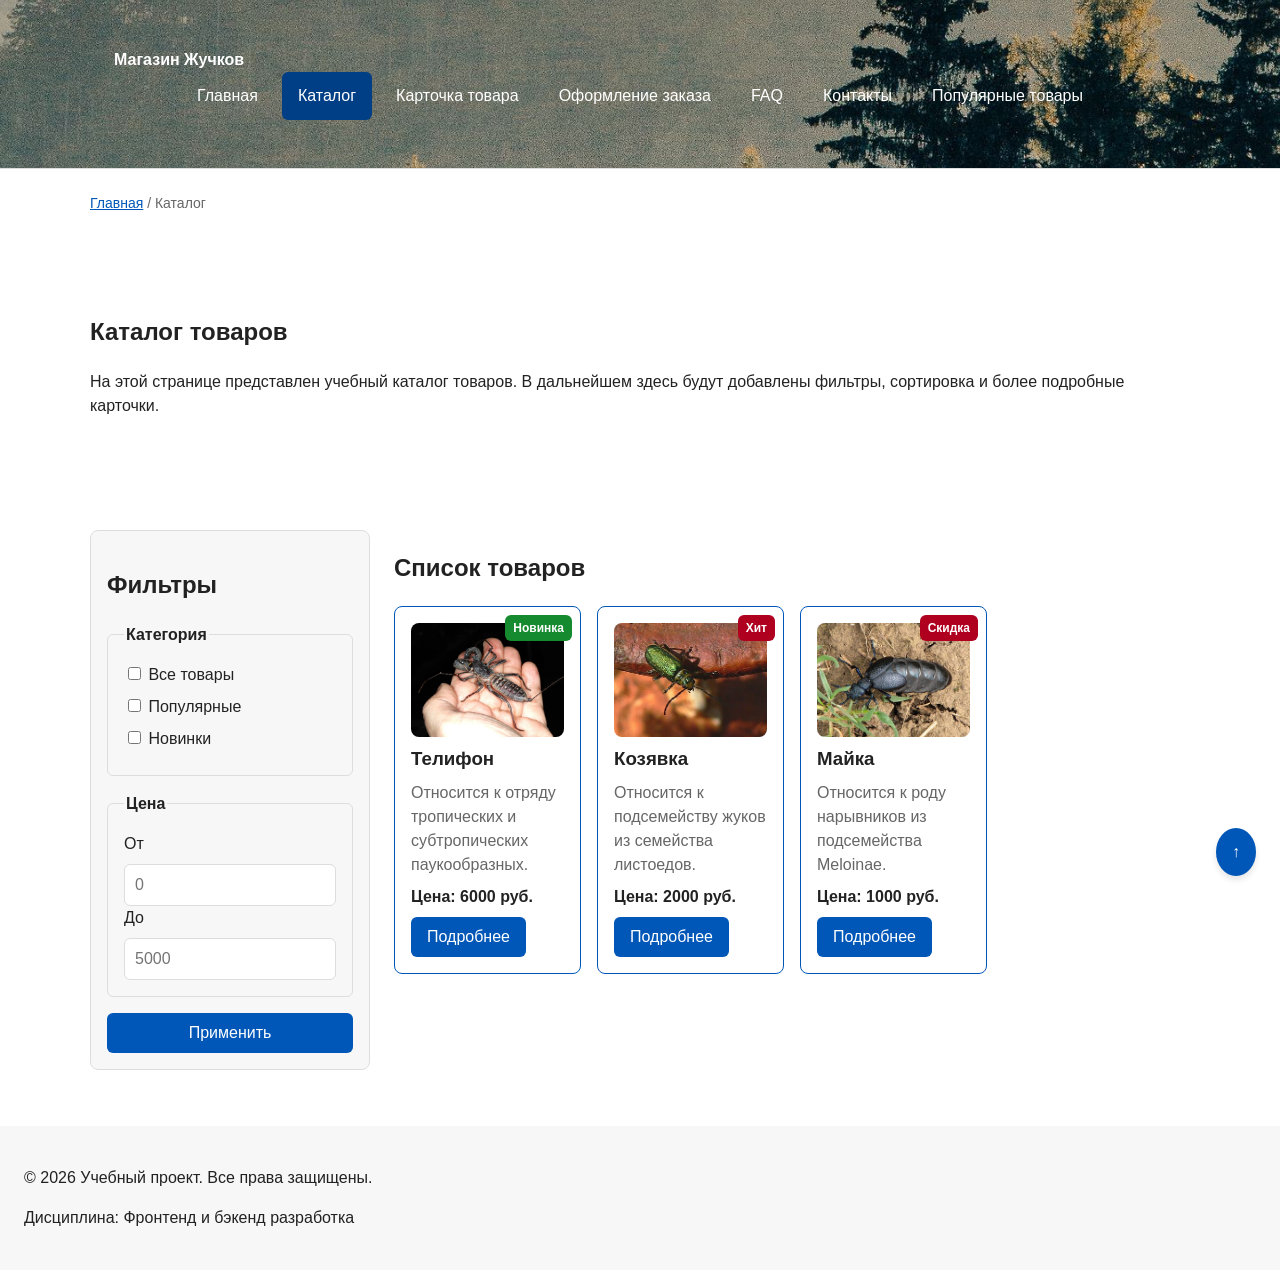
==== catalog.html @ 254568b8 "feat: add responsive layout styles" ====
<!DOCTYPE html>
<html lang="ru">
<head>
  <meta charset="UTF-8">
  <meta name="viewport" content="width=device-width, initial-scale=1.0">
  <meta name="description" content="Каталог товаров учебного интернет-магазина.">
  <title>Каталог товаров — Магазин Жучков</title>
  <link rel="stylesheet" href="css/style.css">
  <link rel="stylesheet" href="css/responsive.css">
  <script src="js/main.js" defer></script>
</head>
<body>
<header class="site-header">
  <div class="site-header__inner">
    <a class="site-header__logo" href="index.html">Магазин Жучков</a>
    <nav class="site-nav" aria-label="Основная навигация">
      <ul class="site-nav__list">
        <li class="site-nav__item">
          <a class="site-nav__link" href="index.html">Главная</a>
        </li>
        <li class="site-nav__item">
          <a class="site-nav__link site-nav__link--active" href="catalog.html" aria-current="page">Каталог</a>
        </li>
        <li class="site-nav__item">
          <a class="site-nav__link" href="product.html">Карточка товара</a>
        </li>
        <li class="site-nav__item">
          <a class="site-nav__link" href="order.html">Оформление заказа</a>
        </li>
        <li class="site-nav__item">
          <a class="site-nav__link" href="faq.html">FAQ</a>
        </li>
        <li class="site-nav__item">
          <a class="site-nav__link" href="contacts.html">Контакты</a>
        </li>
        <li class="site-nav__item">
          <a class="site-nav__link" href="index.html#popular">Популярные товары</a>
        </li>
      </ul>
    </nav>
  </div>
</header>

<main>
  <nav class="breadcrumbs" aria-label="Хлебные крошки">
    <a class="breadcrumbs__link" href="index.html">Главная</a>
    <span class="breadcrumbs__current">Каталог</span>
  </nav>

  <section class="section">
    <h1>Каталог товаров</h1>
    <p>
      На этой странице представлен учебный каталог товаров.
      В дальнейшем здесь будут добавлены фильтры, сортировка и более
      подробные карточки.
    </p>
  </section>

  <section class="catalog-layout">
    <aside class="catalog-filters">
      <h2>Фильтры</h2>

      <form class="filters-form" action="#" method="get">
        <fieldset>
          <legend>Категория</legend>

          <label>
            <input type="checkbox" name="category" value="all">
            Все товары
          </label>

          <label>
            <input type="checkbox" name="category" value="popular">
            Популярные
          </label>

          <label>
            <input type="checkbox" name="category" value="new">
            Новинки
          </label>
        </fieldset>

        <fieldset>
          <legend>Цена</legend>

          <label for="price-from">От</label>
          <input id="price-from" name="price-from" type="number" min="0" placeholder="0">

          <label for="price-to">До</label>
          <input id="price-to" name="price-to" type="number" min="0" placeholder="5000">
        </fieldset>

        <button class="button button--primary" type="submit">Применить</button>
      </form>
    </aside>

    <section class="catalog-products">
      <h2>Список товаров</h2>

      <div class="products-grid">
  <article class="product-card product-card--featured">
    <span class="product-card__badge product-card__badge--new">Новинка</span>
    <img
      class="product-card__image"
      src="images/telifon.webp"
      alt="Телифон"
      width="300"
      height="200"
      loading="lazy"
    >
    <h3 class="product-card__title">Телифон</h3>
    <p class="product-card__description">Относится к отряду тропических и субтропических паукообразных.</p>
    <p class="product-card__price">Цена: 6000 руб.</p>
    <a class="button button--primary product-card__button" href="product.html">Подробнее</a>
  </article>

  <article class="product-card product-card--featured">
    <span class="product-card__badge">Хит</span>
    <img
      class="product-card__image"
      src="images/kozyavka.webp"
      alt="Козявка"
      width="300"
      height="200"
      loading="lazy"
    >
    <h3 class="product-card__title">Козявка</h3>
    <p class="product-card__description">Относится к подсемейству жуков из семейства листоедов.</p>
    <p class="product-card__price">Цена: 2000 руб.</p>
    <a class="button button--primary product-card__button" href="product.html">Подробнее</a>
  </article>

  <article class="product-card product-card--featured">
    <span class="product-card__badge">Скидка</span>
    <img
      class="product-card__image"
      src="images/maika.webp"
      alt="Майка"
      width="300"
      height="200"
      loading="lazy"
    >
    <h3 class="product-card__title">Майка</h3>
    <p class="product-card__description">Относится к роду нарывников из подсемейства Meloinae.</p>
    <p class="product-card__price">Цена: 1000 руб.</p>
    <a class="button button--primary product-card__button" href="product.html">Подробнее</a>
  </article>
</div>
    </section>
  </section>
</main>

<footer class="site-footer">
  <p>&copy; 2026 Учебный проект. Все права защищены.</p>
  <p>Дисциплина: Фронтенд и бэкенд разработка</p>
</footer>
<a href="#" class="button-up" aria-label="Вернуться наверх">↑</a>
</body>
</html>
---- css/style.css ----
/* 
  Универсальное правило для всех элементов.
  border-box делает расчёт размеров более понятным:
  width включает content, padding и border.
*/

/* ===============================
   1. Переменные проекта
   =============================== */

:root {
  /* Основные цвета проекта */
  --color-bg: #ffffff;
  --color-text: #222222;
  --color-muted: #666666;
  --color-primary: #0057b8;
  --color-primary-dark: #003f86;
  --color-border: #dddddd;
  --color-surface: #f7f7f7;
  --color-surface-accent: #eef5ff;
  --color-danger: #b00020;
  --color-success: #168a2f;
  --color-success-bg: #eefaf0;
  --color-white: #ffffff;

  /* Отступы */
  --space-xs: 4px;
  --space-sm: 8px;
  --space-md: 16px;
  --space-lg: 24px;
  --space-xl: 32px;

  /* Скругления */
  --radius-sm: 6px;
  --radius-md: 8px;
  --radius-lg: 12px;

  /* Размеры */
  --container-width: 1100px;
}

/* ===============================
   2. Базовые стили
   =============================== */

* {
  box-sizing: border-box;
}

body {
  margin: 0;
  font-family: Arial, sans-serif;
  line-height: 1.5;
  color: var(--color-text);
  display: flex;
  flex-direction: column;
  min-height: 100vh;
  background-color: var(--color-bg);
}

/*
  Задаём внутренние отступы для основных областей страницы.
  Это делает содержимое визуально отделённым от краёв окна браузера.
*/
header,
main,
footer {
  padding: var(--space-lg);
  flex: 1;
}

/*
  Оформляем шапку страницы.
  Пока используется простой светло-серый фон.
*/
header {
  background-color: var(--color-surface);
  background-image: url('../images/bg.webp');
  background-size: cover;
  background-position: center;
  background-repeat: no-repeat;
}

/*
  Оформляем подвал страницы тем же фоном,
  чтобы визуально отделить его от основного содержимого.
*/
footer {
  background-color: var(--color-surface);
}

/* ===============================
   3. Общие элементы интерфейса
   =============================== */

a {
  color: var(--color-primary);
}

a:hover {
  color: var(--color-primary-dark);
}

a:focus-visible {
  outline: 2px solid var(--color-primary);
  outline-offset: 3px;
}

/*
  Ограничиваем ширину содержимого шапки,
  чтобы оно не растягивалось слишком сильно на широких экранах.
*/
.site-header {
  background-color: var(--color-surface);
}

.site-header__inner {
  max-width: var(--container-width);
  margin: 0 auto;
  padding: var(--space-lg);
}

.site-header__logo {
  font-weight: 700;
  color: var(--color-white);
  text-decoration: none;
}

.site-header__logo:hover,
.site-header__logo:focus-visible {
  color: var(--color-white);
}

.site-nav__list {
  display: flex;
  flex-wrap: wrap;
  justify-content: center;
  align-items: center;
  gap: var(--space-md);
  padding: 0;
  margin: var(--space-md) 0 0;
  list-style: none;
}

.site-nav__link {
  display: inline-block;
  padding: var(--space-sm) var(--space-md);
  color: var(--color-white);
  text-decoration: none;
  border-radius: var(--radius-sm);
}

.site-nav__link:hover {
  color: var(--color-white);
  background-color: var(--color-primary-dark);
}

.site-nav__link:focus-visible {
  outline: 2px solid var(--color-primary);
  outline-offset: 3px;
}

.site-nav__link--active {
  color: var(--color-white);
  background-color: var(--color-primary-dark);
}


/*
  Оформляем текстовый логотип.
*/
.site-logo {
  font-weight: bold;
  text-decoration: none;
  color: #222222;
}


/*
  Hero-блок — первый крупный блок страницы.
  Он визуально отделяется от остальных разделов фоном и отступами.
*/
/* ===============================
   4. Компоненты страницы
   =============================== */

.hero {
  max-width: var(--container-width);
  margin: 0 auto var(--space-xl);
  padding: var(--space-xl) var(--space-lg);
  background-color: var(--color-surface-accent);
  border-radius: var(--radius-lg);
}

.section {
  max-width: var(--container-width);
  margin: 0 auto var(--space-xl);
}

.section h2 {
  margin-top: 0;
}

/*
  Карточка товара — самостоятельный блок.
  На следующих занятиях карточки будут доработаны и выстроены в сетку.
*/
.product-card {
  display: flex;
  flex-direction: column;
  gap: var(--space-sm);
  padding: var(--space-md);
  border: 1px solid var(--color-border);
  border-radius: var(--radius-md);
  background-color: var(--color-bg);
}

.product-card:hover {
  border-color: var(--color-primary);
}

.product-card--featured {
  border-color: var(--color-primary);
}

.product-card--discount {
  border-color: var(--color-danger);
}

.product-card__title {
  margin: 0;
  color: var(--color-text);
}

.product-card__description {
  margin: 0;
  color: var(--color-muted);
}

.product-card__price {
  margin: 0;
  font-weight: 700;
}

.product-card--discount .product-card__price {
  color: var(--color-danger);
}

.product-card__button {
  margin-top: auto;
  align-self: flex-start;
}


.product-card h3 {
  margin-top: 0;
}

/*
  Пока это обычная ссылка, но визуально она оформляется как кнопка.
*/
.button {
  display: inline-block;
  padding: var(--space-sm) var(--space-md);
  border: none;
  border-radius: var(--radius-sm);
  font: inherit;
  text-decoration: none;
  cursor: pointer;
}

.button--primary {
  color: var(--color-white);
  background-color: var(--color-primary);
}

.button--primary:hover {
  background-color: var(--color-primary-dark);
}

.button--secondary {
  color: var(--color-primary);
  background-color: transparent;
  border: 1px solid var(--color-primary);
}

.button--secondary:hover {
  color: var(--color-white);
  background-color: var(--color-primary);
}

.button:focus-visible {
  outline: 2px solid var(--color-primary);
  outline-offset: 3px;
}

.button:disabled,
.button--disabled {
  opacity: 0.6;
  cursor: not-allowed;
}


/*
  Дополнительный информационный блок.
*/
.aside-info {
  max-width: var(--container-width);
  margin: 0 auto var(--space-xl);
  padding: var(--space-md);
  border-left: 4px solid var(--color-primary);
  background-color: var(--color-surface);
}

/*
  Модальное окно.
  Элемент dialog сам умеет открываться поверх страницы.
*/
/* ===============================
   5. Форма и модальное окно
   =============================== */

.order-dialog {
  width: min(100% - 32px, 560px);
  padding: var(--space-lg);
  border: none;
  border-radius: var(--radius-lg);
}

.order-dialog::backdrop {
  background-color: rgba(0, 0, 0, 0.5);
}

.order-dialog__title {
  margin-top: 0;
}


.form-field {
  margin-bottom: var(--space-md);
}

.form-field label {
  display: block;
  margin-bottom: var(--space-xs);
}

.form-field input,
.form-field select,
.form-field textarea {
  width: 100%;
  padding: 10px 12px;
  border: 1px solid var(--color-border);
  border-radius: var(--radius-sm);
  font: inherit;
}

.form-field input[type="checkbox"] {
  width: auto;
}

.form-field small {
  display: block;
  margin-top: var(--space-xs);
  color: var(--color-muted);
}

/*
  Видимый фокус для клавиатурной навигации.
*/
.form-field input:hover,
.form-field select:hover,
.form-field textarea:hover {
  border-color: var(--color-primary);
}

.form-field input:focus-visible,
.form-field select:focus-visible,
.form-field textarea:focus-visible,
.form-actions button:focus-visible {
  outline: 2px solid var(--color-primary);
  outline-offset: 3px;
}

[aria-invalid="true"] {
  border-color: var(--color-danger);
}

/*
  Кнопки формы.
*/
.form-actions {
  display: flex;
  gap: 12px;
  margin-top: 20px;
}

/*
  Сообщение об успешной отправке.
*/
.success-message {
  max-width: var(--container-width);
  margin: var(--space-lg) auto;
  padding: var(--space-md);
  border-left: 4px solid var(--color-success);
  background-color: var(--color-success-bg);
}

.breadcrumbs {
  max-width: var(--container-width);
  margin: 0 auto var(--space-md);
  font-size: 14px;
  color: var(--color-muted);
}

.breadcrumbs__link {
  color: var(--color-primary);
}

.breadcrumbs__current::before {
  content: " / ";
  color: var(--color-muted);
}


html {
  scroll-behavior: smooth;
}

:target {
  outline: 2px dashed var(--color-primary);
  outline-offset: 4px;
}

.products-grid {
  display: grid;
  grid-template-columns: repeat(3, 1fr);
  gap: var(--space-lg);
}

.catalog-layout {
  max-width: var(--container-width);
  margin: 0 auto var(--space-xl);
  display: grid;
  grid-template-columns: 260px 1fr;
  grid-template-areas: "filters products";
  gap: var(--space-lg);
}

.catalog-filters {
  grid-area: filters;
  padding: var(--space-md);
  border: 1px solid var(--color-border);
  border-radius: var(--radius-md);
  background-color: var(--color-surface);
}

.catalog-products {
  grid-area: products;
}

.filters-form {
  display: grid;
  gap: var(--space-md);
}

.filters-form fieldset {
  margin: 0;
  padding: var(--space-md);
  border: 1px solid var(--color-border);
  border-radius: var(--radius-sm);
}

.filters-form legend {
  font-weight: 700;
}

.filters-form label {
  display: block;
  margin-bottom: var(--space-sm);
}

.filters-form input[type="number"] {
  width: 100%;
  padding: 8px 10px;
  border: 1px solid var(--color-border);
  border-radius: var(--radius-sm);
  font: inherit;
}

.order-form__field {
  margin-bottom: var(--space-md);
}

.order-form__label {
  display: block;
  margin-bottom: var(--space-xs);
}

.order-form__input,
.order-form__select,
.order-form__textarea {
  width: 100%;
  padding: 10px 12px;
  border: 1px solid var(--color-border);
  border-radius: var(--radius-sm);
  font: inherit;
}

.order-form__input:hover,
.order-form__select:hover,
.order-form__textarea:hover {
  border-color: var(--color-primary);
}

.order-form__input:focus-visible,
.order-form__select:focus-visible,
.order-form__textarea:focus-visible {
  outline: 2px solid var(--color-primary);
  outline-offset: 3px;
}

.order-form__actions {
  display: flex;
  gap: var(--space-md);
  margin-top: var(--space-lg);
}

.site-header {
  position: sticky;
  top: 0;
  z-index: 100;
  border-bottom: 1px solid var(--color-border);
}


/* Бейджи для карточек товаров (relative + absolute) */
.product-card {
  position: relative;
}

.product-card__badge {
  position: absolute;
  top: var(--space-sm);
  right: var(--space-sm);
  padding: 4px 8px;
  color: var(--color-white);
  background-color: var(--color-danger);
  border-radius: var(--radius-sm);
  font-size: 12px;
  font-weight: 700;
  z-index: 10;
}

.product-card__badge--new {
  background-color: var(--color-success);
}

/* Фиксированный фильтр (sticky) */
.catalog-filters {
  position: sticky;
  top: 100px; /* С учетом высоты прилипающей шапки */
}

/* Кнопка "Наверх" (fixed + z-index) */
.button-up {
  position: fixed;
  bottom: var(--space-lg);
  right: var(--space-lg);
  z-index: 90;
  padding: 12px 16px;
  background-color: var(--color-primary);
  color: var(--color-white);
  border-radius: 50%;
  text-decoration: none;
  font-weight: bold;
  box-shadow: 0 4px 6px rgba(0,0,0,0.1);
}

.button-up:hover {
  background-color: var(--color-primary-dark);
  color: var(--color-white);
}

/* Стили для таблицы характеристик */
.product-table {
  width: 100%;
  border-collapse: collapse;
  margin: var(--space-md) 0;
}

.product-table caption {
  font-weight: 700;
  text-align: left;
  margin-bottom: var(--space-sm);
}

.product-table th, 
.product-table td {
  border: 1px solid var(--color-border);
  padding: var(--space-sm);
  text-align: left;
}

.product-table th {
  background-color: var(--color-surface);
}

.order-form__field--checkbox input[type="checkbox"] {
  width: auto;
  margin-right: var(--space-sm);
}

.order-form__field small {
  display: block;
  margin-top: var(--space-xs);
  color: var(--color-muted);
}

.product-details__layout {
  display: grid;
  grid-template-columns: minmax(240px, 1fr) 1.4fr;
  gap: var(--space-xl);
  align-items: start;
}

.product-details__media {
  display: flex;
  justify-content: center;
  align-items: flex-start;
}

.product-details__image {
  display: block;
  width: 100%;
  max-width: 420px;
  height: auto;
  border: 1px solid var(--color-border);
  border-radius: var(--radius-md);
  background-color: var(--color-surface);
}

.product-details__info {
  display: flex;
  flex-direction: column;
  gap: var(--space-md);
}

.product-details__price {
  margin: 0;
  font-size: 24px;
  font-weight: 700;
  color: var(--color-primary);
}

.product-details__description {
  margin: 0;
  color: var(--color-text);
}

.product-details__actions {
  display: flex;
  flex-wrap: wrap;
  gap: var(--space-md);
  margin-top: var(--space-sm);
}

.product-card {
  min-width: 0;
}

/* Картинка не должна быть жёстче карточки */
.product-card__image {
  max-width: 100%;
  height: auto;
}

.products-grid {
  grid-template-columns: repeat(3, minmax(0, 1fr));
}

@media (max-width: 900px) {
  .products-grid { grid-template-columns: repeat(2, minmax(0, 1fr)); }
}
@media (max-width: 600px) {
  .products-grid { grid-template-columns: 1fr; }
}


/* ===============================
   FAQ
   =============================== */

.faq-list {
  display: grid;
  gap: var(--space-md);
  margin-top: var(--space-lg);
}

.faq-item {
  border: 1px solid var(--color-border);
  border-radius: var(--radius-md);
  background-color: var(--color-bg);
  overflow: hidden;
}

.faq-item[open] {
  border-color: var(--color-primary);
}

.faq-item__question {
  padding: var(--space-md);
  padding-right: 40px;
  font-weight: 700;
  cursor: pointer;
  list-style: none;
  position: relative;
}

.faq-item__question::-webkit-details-marker {
  display: none;
}

.faq-item__question::after {
  content: "+";
  position: absolute;
  right: var(--space-md);
  top: 50%;
  transform: translateY(-50%);
  font-size: 20px;
  color: var(--color-primary);
}

.faq-item[open] .faq-item__question::after {
  content: "−";
}

.faq-item__question:hover {
  background-color: var(--color-surface);
}

.faq-item__question:focus-visible {
  outline: 2px solid var(--color-primary);
  outline-offset: -2px;
}

.faq-item__answer {
  padding: 0 var(--space-md) var(--space-md);
  color: var(--color-muted);
  border-top: 1px solid var(--color-border);
}

.faq-item__answer p {
  margin: var(--space-md) 0 0;
}

/* Карта на странице контактов */
.map-wrapper {
  position: relative;
  width: 100%;
  height: 400px;
  border: 1px solid var(--color-border);
  border-radius: var(--radius-md);
  overflow: hidden;
}

/* Скрипт конструктора создаёт внутри iframe — растянем его на всю обёртку */
.map-wrapper > iframe {
  display: block;
  width: 100% !important;
  height: 100% !important;
  border: 0;
}

@media (max-width: 600px) {
  .map-wrapper { height: 300px; }
}
---- css/responsive.css ----
/*
  Адаптивные стили для контрольной работы №3.
  Подход: Mobile First.
  Базовые стили рассчитаны на мобильный экран.
  Расширения добавляются через min-width медиазапросы.
*/
Добавьте базовые правила:
*,
*::before,
*::after {
  box-sizing: border-box;
}

html {
  scroll-behavior: smooth;
}

img,
video {
  max-width: 100%;
  height: auto;
}

body {
  overflow-x: hidden;
}

.container,
.main,
.section {
  width: min(100% - 32px, 1200px);
  margin-inline: auto;
}

.section {
  padding-block: clamp(24px, 5vw, 64px);
}
.site-nav__list {
  display: flex;
  flex-direction: column;
  gap: var(--space-sm, 8px);
  padding: 0;
  margin: 0;
  list-style: none;
}

.site-nav__link {
  display: block;
  padding: 12px 16px;
}

@media (min-width: 768px) {
  .site-nav__list {
    flex-direction: row;
    flex-wrap: wrap;
    align-items: center;
  }
}

.site-header {
  position: sticky;
  top: 0;
  z-index: 100;
}

.hero {
  display: grid;
  gap: var(--space-lg, 24px);
  align-items: center;
}

.hero__content {
  display: grid;
  gap: var(--space-md, 16px);
}

.hero__title {
  font-size: clamp(28px, 7vw, 56px);
  line-height: 1.1;
}

.hero__image {
  width: 100%;
  max-width: 520px;
  margin-inline: auto;
}

@media (min-width: 900px) {
  .hero {
    grid-template-columns: minmax(0, 1fr) minmax(320px, 520px);
  }
}

.products-grid {
  display: grid;
  grid-template-columns: 1fr;
  gap: var(--space-md, 16px);
}

.product-card {
  min-width: 0;
}

.product-card__title,
.product-card__description {
  overflow-wrap: anywhere;
}

@media (min-width: 640px) {
  .products-grid {
    grid-template-columns: repeat(2, minmax(0, 1fr));
  }
}

@media (min-width: 1024px) {
  .products-grid {
    grid-template-columns: repeat(3, minmax(0, 1fr));
  }
}

@media (min-width: 1280px) {
  .products-grid {
    grid-template-columns: repeat(4, minmax(0, 1fr));
  }
}

.catalog-layout {
  display: grid;
  gap: var(--space-lg, 24px);
}

.catalog-filters {
  order: -1;
}

@media (min-width: 1024px) {
  .catalog-layout {
    grid-template-columns: 280px minmax(0, 1fr);
    align-items: start;
  }

  .catalog-filters {
    position: sticky;
    top: 88px;
    order: initial;
  }
}

.product-card__image {
  display: block;
  width: 100%;
  aspect-ratio: 4 / 3;
  object-fit: cover;
  border-radius: var(--radius-md, 8px);
}

.order-form {
  display: grid;
  gap: var(--space-md, 16px);
}

.order-form__group {
  display: grid;
  gap: var(--space-xs, 8px);
}

.order-form__input,
.order-form__textarea,
.order-form__select {
  width: 100%;
  min-height: 44px;
  padding: 10px 12px;
  font: inherit;
}

.order-form__textarea {
  min-height: 120px;
  resize: vertical;
}

@media (min-width: 768px) {
  .order-form {
    grid-template-columns: repeat(2, minmax(0, 1fr));
  }

  .order-form__group--wide {
    grid-column: 1 / -1;
  }
}

.table-wrapper {
  width: 100%;
  overflow-x: auto;
  -webkit-overflow-scrolling: touch;
}

.product-table {
  width: 100%;
  min-width: 640px;
  border-collapse: collapse;
}

.product-table th,
.product-table td {
  padding: 12px;
  border: 1px solid var(--color-border, #ddd);
  text-align: left;
}

.order-dialog {
  width: min(100% - 32px, 560px);
  max-height: calc(100vh - 32px);
  overflow: auto;
}

.order-dialog::backdrop {
  background: rgb(0 0 0 / 0.5);
}

.back-to-top {
  position: fixed;
  right: 16px;
  bottom: 16px;
  z-index: 90;
}

@media (min-width: 768px) {
  .back-to-top {
    right: 32px;
    bottom: 32px;
  }
}
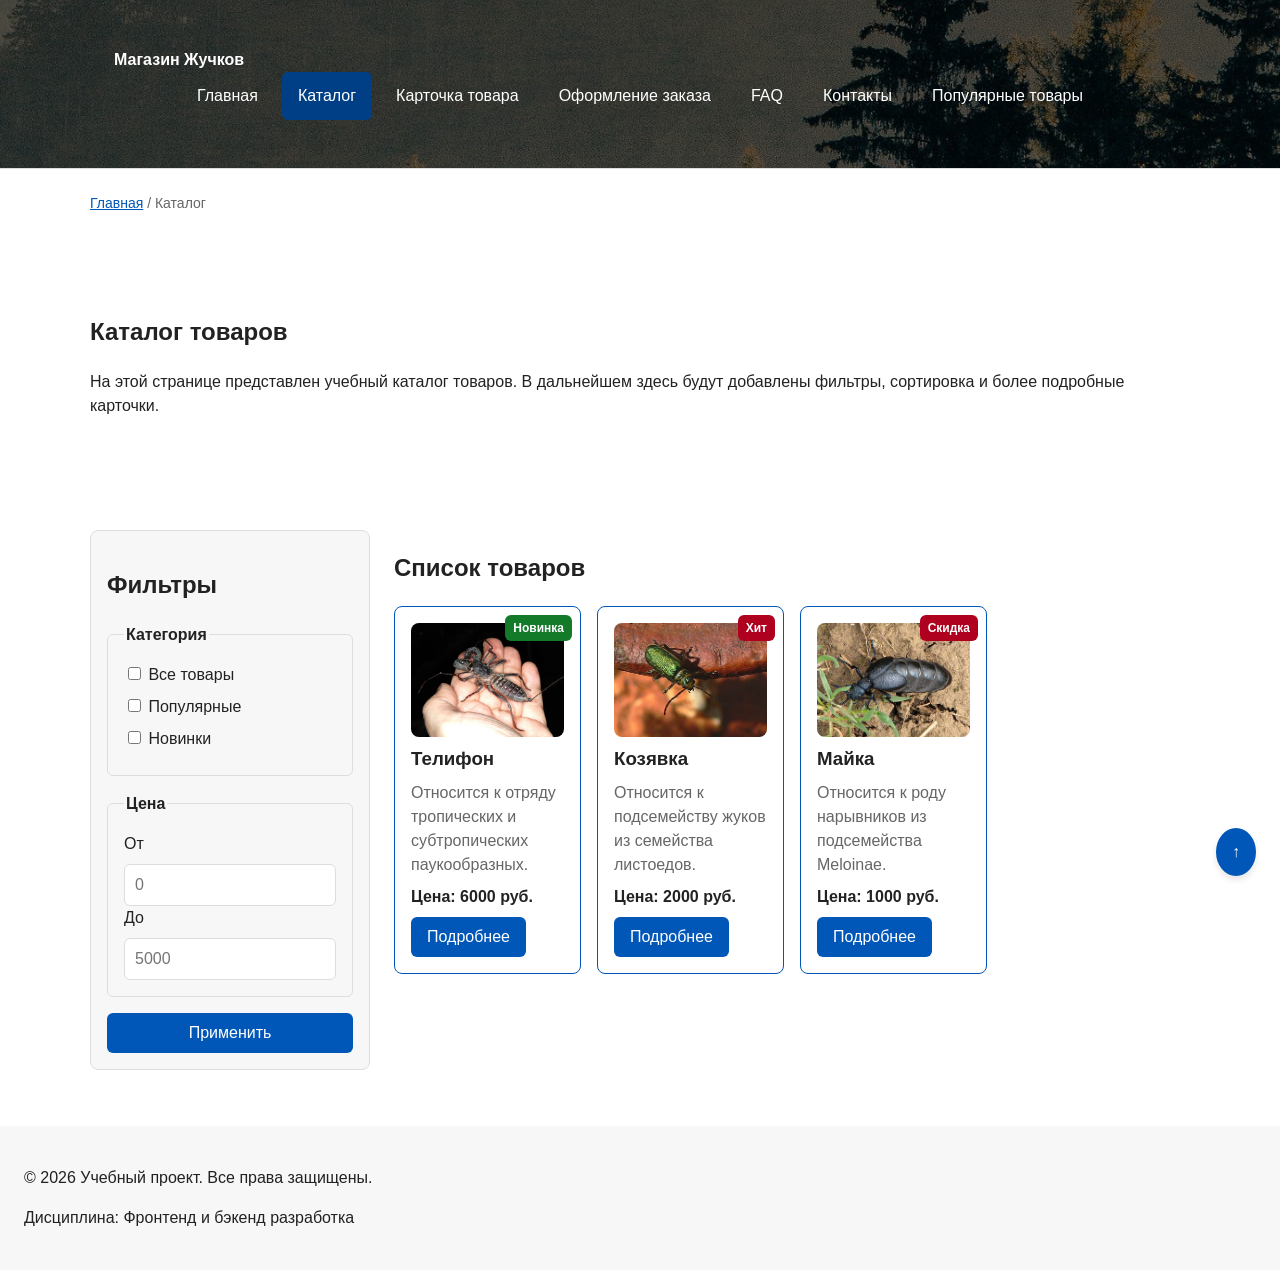
==== commit f43e2eb6: "fix: improve accessibility and add Lighthouse report" ====
--- a/catalog.html
+++ b/catalog.html
@@ -10,6 +10,7 @@
   <script src="js/main.js" defer></script>
 </head>
 <body>
+  <a class="skip-link" href="#main">Перейти к основному содержимому</a>
 <header class="site-header">
   <div class="site-header__inner">
     <a class="site-header__logo" href="index.html">Магазин Жучков</a>
@@ -41,8 +42,8 @@
   </div>
 </header>
 
-<main>
-  <nav class="breadcrumbs" aria-label="Хлебные крошки">
+<main id="main" class="main">
+    <nav class="breadcrumbs" aria-label="Хлебные крошки">
     <a class="breadcrumbs__link" href="index.html">Главная</a>
     <span class="breadcrumbs__current">Каталог</span>
   </nav>
--- a/css/style.css
+++ b/css/style.css
@@ -19,7 +19,7 @@
   --color-surface: #f7f7f7;
   --color-surface-accent: #eef5ff;
   --color-danger: #b00020;
-  --color-success: #168a2f;
+  --color-success: #137a29;
   --color-success-bg: #eefaf0;
   --color-white: #ffffff;
 
@@ -75,7 +75,9 @@
 */
 header {
   background-color: var(--color-surface);
-  background-image: url('../images/bg.webp');
+  background-image:
+  linear-gradient(rgba(0, 0, 0, 0.55), rgba(0, 0, 0, 0.55)),
+  url('../images/bg.webp');
   background-size: cover;
   background-position: center;
   background-repeat: no-repeat;
@@ -774,4 +776,38 @@
 
 @media (max-width: 600px) {
   .map-wrapper { height: 300px; }
+}
+
+.skip-link {
+  position: absolute;
+  left: 16px;
+  top: -100px;
+  z-index: 1000;
+  padding: 8px 12px;
+  color: #ffffff;
+  background-color: #111111;
+  border-radius: 6px;
+  text-decoration: none;
+}
+
+.skip-link:focus,
+.skip-link:focus-visible {
+  top: 16px;
+}
+:focus-visible {
+  outline: 3px solid var(--color-primary, #0057b8);
+  outline-offset: 3px;
+}
+
+.site-nav__link:focus-visible,
+.button:focus-visible,
+.order-form__input:focus-visible,
+.order-form__textarea:focus-visible,
+.order-form__select:focus-visible {
+  outline: 3px solid var(--color-primary, #0057b8);
+  outline-offset: 3px;
+}
+
+.site-header a:focus-visible {
+  outline-color: #ffffff;
 }
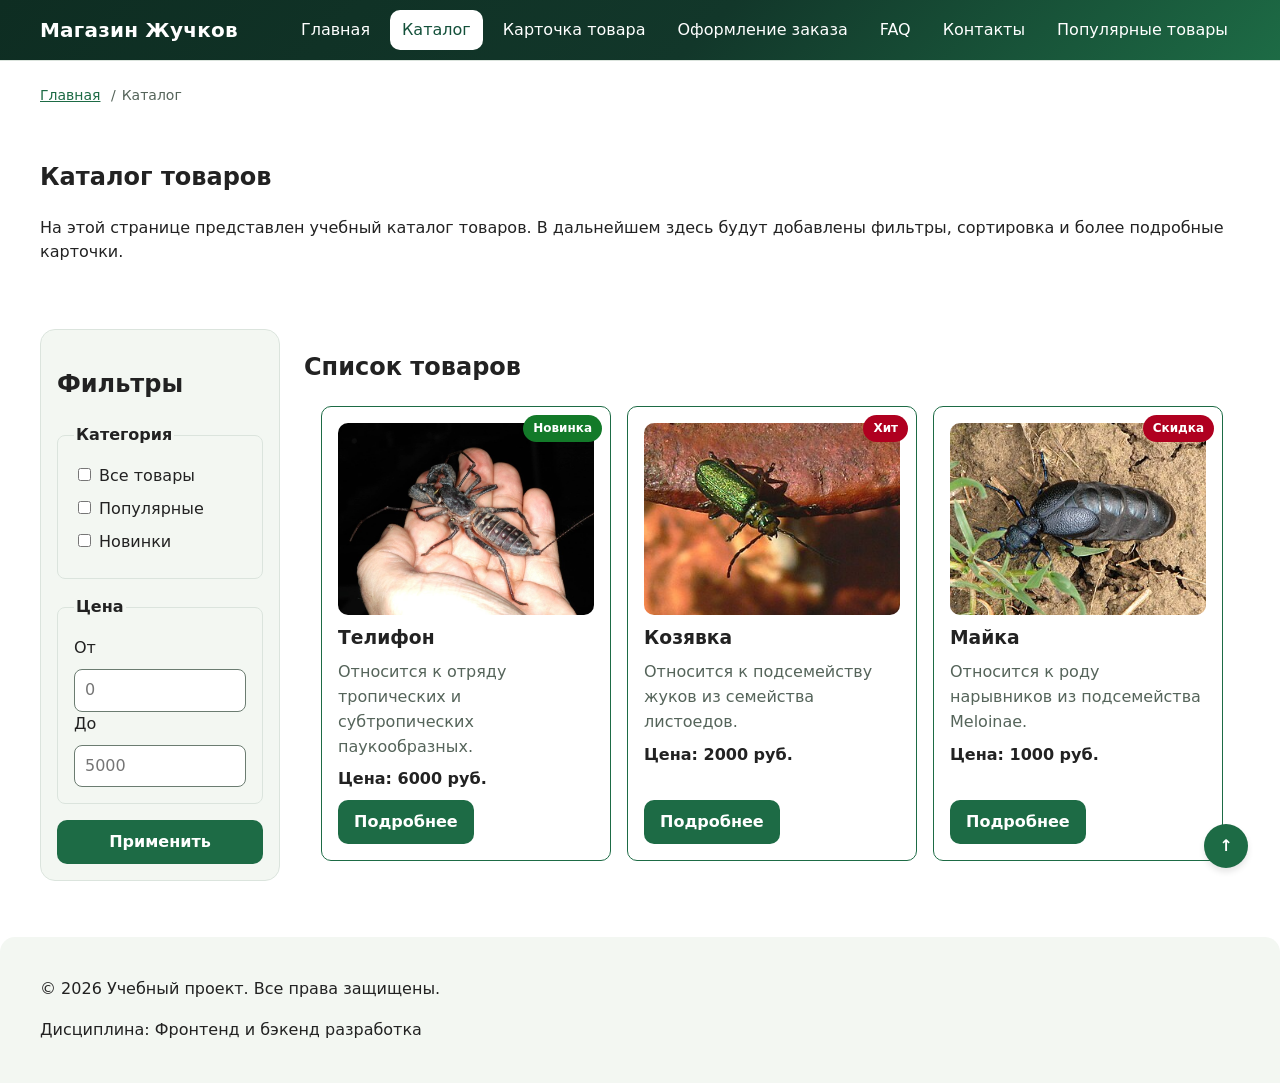
==== commit 3707c19b: "fix: prepare responsive project for submission" ====
--- a/catalog.html
+++ b/catalog.html
@@ -14,7 +14,8 @@
 <header class="site-header">
   <div class="site-header__inner">
     <a class="site-header__logo" href="index.html">Магазин Жучков</a>
-    <nav class="site-nav" aria-label="Основная навигация">
+    <button class="nav-toggle" type="button" aria-expanded="false" aria-controls="site-nav">Меню</button>
+    <nav class="site-nav" id="site-nav" aria-label="Основная навигация">
       <ul class="site-nav__list">
         <li class="site-nav__item">
           <a class="site-nav__link" href="index.html">Главная</a>
@@ -45,7 +46,7 @@
 <main id="main" class="main">
     <nav class="breadcrumbs" aria-label="Хлебные крошки">
     <a class="breadcrumbs__link" href="index.html">Главная</a>
-    <span class="breadcrumbs__current">Каталог</span>
+    <span class="breadcrumbs__current" aria-current="page">Каталог</span>
   </nav>
 
   <section class="section">
--- a/css/style.css
+++ b/css/style.css
@@ -12,12 +12,13 @@
   /* Основные цвета проекта */
   --color-bg: #ffffff;
   --color-text: #222222;
-  --color-muted: #666666;
-  --color-primary: #0057b8;
-  --color-primary-dark: #003f86;
-  --color-border: #dddddd;
-  --color-surface: #f7f7f7;
-  --color-surface-accent: #eef5ff;
+  --color-muted: #55645a;
+  --color-primary: #1d6b45;
+  --color-primary-dark: #13503a;
+  --color-border: #dbe4dd;
+  --color-input-border: #6b7c71;
+  --color-surface: #f3f7f2;
+  --color-surface-accent: #e4f1e6;
   --color-danger: #b00020;
   --color-success: #137a29;
   --color-success-bg: #eefaf0;
@@ -31,12 +32,15 @@
   --space-xl: 32px;
 
   /* Скругления */
-  --radius-sm: 6px;
-  --radius-md: 8px;
-  --radius-lg: 12px;
+  --radius-sm: 8px;
+  --radius-md: 10px;
+  --radius-lg: 15px;
 
   /* Размеры */
-  --container-width: 1100px;
+  --container-width: 1200px;
+  --card-width: 290px;
+  --font-main: system-ui, -apple-system, "Segoe UI", Roboto, "Helvetica Neue", Arial, sans-serif;
+  --page-pad: 16px;
 }
 
 /* ===============================
@@ -49,8 +53,8 @@
 
 body {
   margin: 0;
-  font-family: Arial, sans-serif;
-  line-height: 1.5;
+  font-family: var(--font-main);
+  line-height: 1.55;
   color: var(--color-text);
   display: flex;
   flex-direction: column;
@@ -62,25 +66,17 @@
   Задаём внутренние отступы для основных областей страницы.
   Это делает содержимое визуально отделённым от краёв окна браузера.
 */
-header,
-main,
-footer {
-  padding: var(--space-lg);
-  flex: 1;
-}
+main, footer { padding: var(--space-lg) var(--page-pad); }
+header { padding: 0 var(--page-pad); }
+main { flex: 1; }
 
 /*
   Оформляем шапку страницы.
   Пока используется простой светло-серый фон.
 */
 header {
-  background-color: var(--color-surface);
-  background-image:
-  linear-gradient(rgba(0, 0, 0, 0.55), rgba(0, 0, 0, 0.55)),
-  url('../images/bg.webp');
-  background-size: cover;
-  background-position: center;
-  background-repeat: no-repeat;
+  background-color: #12372a;
+  background-image: linear-gradient(135deg, #0e2d22 0%, #12372a 55%, var(--color-primary) 100%);
 }
 
 /*
@@ -89,6 +85,12 @@
 */
 footer {
   background-color: var(--color-surface);
+  border-radius: var(--radius-lg) var(--radius-lg) 0 0;
+}
+
+footer > * {
+  max-width: var(--container-width);
+  margin-inline: auto;
 }
 
 /* ===============================
@@ -113,17 +115,22 @@
   чтобы оно не растягивалось слишком сильно на широких экранах.
 */
 .site-header {
-  background-color: var(--color-surface);
+  background-color: #12372a;
 }
 
 .site-header__inner {
   max-width: var(--container-width);
   margin: 0 auto;
-  padding: var(--space-lg);
+  padding: var(--space-sm) 0;
 }
 
 .site-header__logo {
-  font-weight: 700;
+  display: inline-flex;
+  align-items: center;
+  min-height: 44px;
+  font-size: 1.25rem;
+  font-weight: 800;
+  letter-spacing: 0.01em;
   color: var(--color-white);
   text-decoration: none;
 }
@@ -149,12 +156,12 @@
   padding: var(--space-sm) var(--space-md);
   color: var(--color-white);
   text-decoration: none;
-  border-radius: var(--radius-sm);
+  border-radius: var(--radius-md);
 }
 
 .site-nav__link:hover {
   color: var(--color-white);
-  background-color: var(--color-primary-dark);
+  background-color: rgba(255, 255, 255, 0.16);
 }
 
 .site-nav__link:focus-visible {
@@ -162,9 +169,10 @@
   outline-offset: 3px;
 }
 
-.site-nav__link--active {
-  color: var(--color-white);
-  background-color: var(--color-primary-dark);
+.site-nav__link--active,
+.site-nav__link--active:hover {
+  color: var(--color-primary-dark);
+  background-color: var(--color-white);
 }
 
 
@@ -251,6 +259,13 @@
 .product-card__button {
   margin-top: auto;
   align-self: flex-start;
+  color: var(--color-white);
+  background-color: var(--color-primary);
+}
+
+.product-card__button:hover {
+  color: var(--color-white);
+  background-color: var(--color-primary-dark);
 }
 
 
@@ -262,11 +277,15 @@
   Пока это обычная ссылка, но визуально она оформляется как кнопка.
 */
 .button {
-  display: inline-block;
+  display: inline-flex;
+  align-items: center;
+  justify-content: center;
+  min-height: 44px;
   padding: var(--space-sm) var(--space-md);
   border: none;
-  border-radius: var(--radius-sm);
+  border-radius: var(--radius-md);
   font: inherit;
+  font-weight: 600;
   text-decoration: none;
   cursor: pointer;
 }
@@ -277,6 +296,7 @@
 }
 
 .button--primary:hover {
+  color: var(--color-white);
   background-color: var(--color-primary-dark);
 }
 
@@ -311,6 +331,7 @@
   margin: 0 auto var(--space-xl);
   padding: var(--space-md);
   border-left: 4px solid var(--color-primary);
+  border-radius: var(--radius-md);
   background-color: var(--color-surface);
 }
 
@@ -405,6 +426,7 @@
   margin: var(--space-lg) auto;
   padding: var(--space-md);
   border-left: 4px solid var(--color-success);
+  border-radius: var(--radius-md);
   background-color: var(--color-success-bg);
 }
 
@@ -419,9 +441,13 @@
   color: var(--color-primary);
 }
 
+.breadcrumbs__link + .breadcrumbs__link::before,
 .breadcrumbs__current::before {
-  content: " / ";
+  content: "/";
+  display: inline-block;
+  margin-inline: 6px;
   color: var(--color-muted);
+  text-decoration: none;
 }
 
 
@@ -436,7 +462,6 @@
 
 .products-grid {
   display: grid;
-  grid-template-columns: repeat(3, 1fr);
   gap: var(--space-lg);
 }
 
@@ -444,21 +469,17 @@
   max-width: var(--container-width);
   margin: 0 auto var(--space-xl);
   display: grid;
-  grid-template-columns: 260px 1fr;
-  grid-template-areas: "filters products";
   gap: var(--space-lg);
 }
 
 .catalog-filters {
-  grid-area: filters;
   padding: var(--space-md);
   border: 1px solid var(--color-border);
-  border-radius: var(--radius-md);
+  border-radius: var(--radius-lg);
   background-color: var(--color-surface);
 }
 
 .catalog-products {
-  grid-area: products;
 }
 
 .filters-form {
@@ -485,7 +506,7 @@
 .filters-form input[type="number"] {
   width: 100%;
   padding: 8px 10px;
-  border: 1px solid var(--color-border);
+  border: 1px solid var(--color-input-border);
   border-radius: var(--radius-sm);
   font: inherit;
 }
@@ -504,7 +525,7 @@
 .order-form__textarea {
   width: 100%;
   padding: 10px 12px;
-  border: 1px solid var(--color-border);
+  border: 1px solid var(--color-input-border);
   border-radius: var(--radius-sm);
   font: inherit;
 }
@@ -545,10 +566,10 @@
   position: absolute;
   top: var(--space-sm);
   right: var(--space-sm);
-  padding: 4px 8px;
+  padding: 4px 10px;
   color: var(--color-white);
   background-color: var(--color-danger);
-  border-radius: var(--radius-sm);
+  border-radius: 999px;
   font-size: 12px;
   font-weight: 700;
   z-index: 10;
@@ -558,11 +579,7 @@
   background-color: var(--color-success);
 }
 
-/* Фиксированный фильтр (sticky) */
-.catalog-filters {
-  position: sticky;
-  top: 100px; /* С учетом высоты прилипающей шапки */
-}
+
 
 /* Кнопка "Наверх" (fixed + z-index) */
 .button-up {
@@ -621,7 +638,6 @@
 
 .product-details__layout {
   display: grid;
-  grid-template-columns: minmax(240px, 1fr) 1.4fr;
   gap: var(--space-xl);
   align-items: start;
 }
@@ -652,7 +668,6 @@
   margin: 0;
   font-size: 24px;
   font-weight: 700;
-  color: var(--color-primary);
 }
 
 .product-details__description {
@@ -677,16 +692,8 @@
   height: auto;
 }
 
-.products-grid {
-  grid-template-columns: repeat(3, minmax(0, 1fr));
-}
-
-@media (max-width: 900px) {
-  .products-grid { grid-template-columns: repeat(2, minmax(0, 1fr)); }
-}
-@media (max-width: 600px) {
-  .products-grid { grid-template-columns: 1fr; }
-}
+
+
 
 
 /* ===============================
@@ -786,7 +793,7 @@
   padding: 8px 12px;
   color: #ffffff;
   background-color: #111111;
-  border-radius: 6px;
+  border-radius: var(--radius-sm);
   text-decoration: none;
 }
 
@@ -808,6 +815,14 @@
   outline-offset: 3px;
 }
 
-.site-header a:focus-visible {
+.site-header a:focus-visible,
+.site-header button:focus-visible {
   outline-color: #ffffff;
-}+}
+
+.order-form__field .field-error {
+  color: var(--color-danger);
+  font-weight: 600;
+}
+
+address { font-style: normal; }
--- a/css/responsive.css
+++ b/css/responsive.css
@@ -4,7 +4,6 @@
   Базовые стили рассчитаны на мобильный экран.
   Расширения добавляются через min-width медиазапросы.
 */
-Добавьте базовые правила:
 *,
 *::before,
 *::after {
@@ -13,6 +12,11 @@
 
 html {
   scroll-behavior: smooth;
+  scroll-padding-top: 88px;
+}
+
+@media (prefers-reduced-motion: reduce) {
+  html { scroll-behavior: auto; }
 }
 
 img,
@@ -21,20 +25,51 @@
   height: auto;
 }
 
-body {
-  overflow-x: hidden;
-}
-
 .container,
-.main,
 .section {
-  width: min(100% - 32px, 1200px);
+  width: 100%;
   margin-inline: auto;
 }
 
+@media (min-width: 768px) {
+  :root { --page-pad: 24px; }
+}
+
 .section {
-  padding-block: clamp(24px, 5vw, 64px);
-}
+  padding-block: clamp(8px, 2vw, 16px);
+}
+.site-header__inner {
+  display: flex;
+  flex-wrap: wrap;
+  align-items: center;
+  justify-content: space-between;
+  gap: var(--space-sm, 8px);
+}
+
+.nav-toggle {
+  display: none;
+}
+
+.js .nav-toggle {
+  display: inline-block;
+  min-height: 44px;
+  padding: 8px 16px;
+  border: 1px solid var(--color-white);
+  border-radius: var(--radius-sm);
+  color: var(--color-white);
+  background-color: transparent;
+  font: inherit;
+  cursor: pointer;
+}
+
+.site-nav {
+  flex-basis: 100%;
+}
+
+.js .site-nav:not(.is-open) {
+  display: none;
+}
+
 .site-nav__list {
   display: flex;
   flex-direction: column;
@@ -49,12 +84,29 @@
   padding: 12px 16px;
 }
 
-@media (min-width: 768px) {
+@media (min-width: 1024px) {
+  .js .nav-toggle {
+    display: none;
+  }
+
+  .js .site-nav:not(.is-open) {
+    display: block;
+  }
+
+  .site-nav {
+    flex-basis: auto;
+  }
+
   .site-nav__list {
     flex-direction: row;
     flex-wrap: wrap;
     align-items: center;
   }
+
+  .site-nav__link {
+    display: inline-block;
+    padding: 8px 12px;
+  }
 }
 
 .site-header {
@@ -75,9 +127,11 @@
 }
 
 .hero__title {
-  font-size: clamp(28px, 7vw, 56px);
-  line-height: 1.1;
-}
+  font-size: clamp(28px, 6vw, 44px);
+  line-height: 1.15;
+  overflow-wrap: break-word;
+}
+.hero__content .button { justify-self: start; }
 
 .hero__image {
   width: 100%;
@@ -94,6 +148,7 @@
 .products-grid {
   display: grid;
   grid-template-columns: 1fr;
+  grid-auto-rows: 1fr;
   gap: var(--space-md, 16px);
 }
 
@@ -108,41 +163,29 @@
 
 @media (min-width: 640px) {
   .products-grid {
-    grid-template-columns: repeat(2, minmax(0, 1fr));
-  }
-}
-
-@media (min-width: 1024px) {
-  .products-grid {
-    grid-template-columns: repeat(3, minmax(0, 1fr));
-  }
-}
-
-@media (min-width: 1280px) {
-  .products-grid {
-    grid-template-columns: repeat(4, minmax(0, 1fr));
-  }
-}
+    grid-template-columns: repeat(auto-fill, var(--card-width));
+    justify-content: center;
+  }
+}
+
 
 .catalog-layout {
   display: grid;
+  grid-template-columns: minmax(0, 1fr);
   gap: var(--space-lg, 24px);
 }
 
-.catalog-filters {
-  order: -1;
-}
+.catalog-filters { position: static; }
+
 
 @media (min-width: 1024px) {
   .catalog-layout {
-    grid-template-columns: 280px minmax(0, 1fr);
+    grid-template-columns: 240px minmax(0, 1fr);
     align-items: start;
   }
-
   .catalog-filters {
     position: sticky;
     top: 88px;
-    order: initial;
   }
 }
 
@@ -151,17 +194,33 @@
   width: 100%;
   aspect-ratio: 4 / 3;
   object-fit: cover;
-  border-radius: var(--radius-md, 8px);
-}
-
-.order-form {
-  display: grid;
-  gap: var(--space-md, 16px);
-}
-
-.order-form__group {
-  display: grid;
-  gap: var(--space-xs, 8px);
+  border-radius: var(--radius-md, 10px);
+}
+
+.order-form { display: grid; gap: var(--space-md, 16px); }
+
+.order-form__field { margin-bottom: 0; }   /* интервал задаёт gap */
+
+.order-form__actions {
+  margin-top: 0;
+  flex-direction: column;
+}
+.order-form__actions .button {
+  width: 100%;
+  justify-content: center;
+}
+
+@media (min-width: 480px) {
+  .order-form__actions { flex-direction: row; }
+  .order-form__actions .button { width: auto; }
+}
+
+/* Две колонки только у страничных форм, не у модалки */
+@media (min-width: 768px) {
+  .order-form--page { grid-template-columns: repeat(2, minmax(0, 1fr)); }
+  .order-form--page .order-form__field--wide,
+  .order-form--page .order-form__field--checkbox,
+  .order-form--page .order-form__actions { grid-column: 1 / -1; }
 }
 
 .order-form__input,
@@ -178,15 +237,6 @@
   resize: vertical;
 }
 
-@media (min-width: 768px) {
-  .order-form {
-    grid-template-columns: repeat(2, minmax(0, 1fr));
-  }
-
-  .order-form__group--wide {
-    grid-column: 1 / -1;
-  }
-}
 
 .table-wrapper {
   width: 100%;
@@ -195,16 +245,82 @@
 }
 
 .product-table {
-  width: 100%;
-  min-width: 640px;
-  border-collapse: collapse;
-}
-
+  display: block;
+  width: 100%;
+}
+
+.product-table caption {
+  display: block;
+}
+
+.product-table thead {
+  position: absolute;
+  width: 1px;
+  height: 1px;
+  overflow: hidden;
+  clip: rect(0 0 0 0);
+}
+
+.product-table tbody,
+.product-table tr,
 .product-table th,
 .product-table td {
-  padding: 12px;
+  display: block;
+  width: 100%;
+}
+
+.product-table tr {
+  margin-bottom: var(--space-md, 16px);
   border: 1px solid var(--color-border, #ddd);
-  text-align: left;
+  border-radius: var(--radius-md, 10px);
+  overflow: hidden;
+}
+
+.product-table tbody th,
+.product-table td {
+  border: 0;
+  overflow-wrap: anywhere;
+}
+
+@media (min-width: 640px) {
+  .product-table {
+    display: table;
+  }
+
+  .product-table caption {
+    display: table-caption;
+  }
+
+  .product-table thead {
+    position: static;
+    display: table-header-group;
+    width: auto;
+    height: auto;
+    overflow: visible;
+    clip: auto;
+  }
+
+  .product-table tbody {
+    display: table-row-group;
+    width: auto;
+  }
+
+  .product-table tr {
+    display: table-row;
+    width: auto;
+    margin: 0;
+    border: 0;
+    border-radius: 0;
+    overflow: visible;
+  }
+
+  .product-table th,
+  .product-table td {
+    display: table-cell;
+    width: auto;
+    padding: 12px;
+    border: 1px solid var(--color-border, #ddd);
+  }
 }
 
 .order-dialog {
@@ -217,16 +333,23 @@
   background: rgb(0 0 0 / 0.5);
 }
 
-.back-to-top {
-  position: fixed;
+.button-up {
   right: 16px;
   bottom: 16px;
-  z-index: 90;
-}
-
+  display: grid;
+  place-items: center;
+  width: 44px;
+  height: 44px;
+  padding: 0;
+}
 @media (min-width: 768px) {
-  .back-to-top {
-    right: 32px;
-    bottom: 32px;
-  }
-}
+  .button-up { right: 32px; bottom: 32px; }
+}
+
+.product-details__layout { grid-template-columns: minmax(0, 1fr); }
+
+@media (min-width: 768px) {
+  .product-details__layout {
+    grid-template-columns: minmax(240px, 1fr) minmax(0, 1.4fr);
+  }
+}
